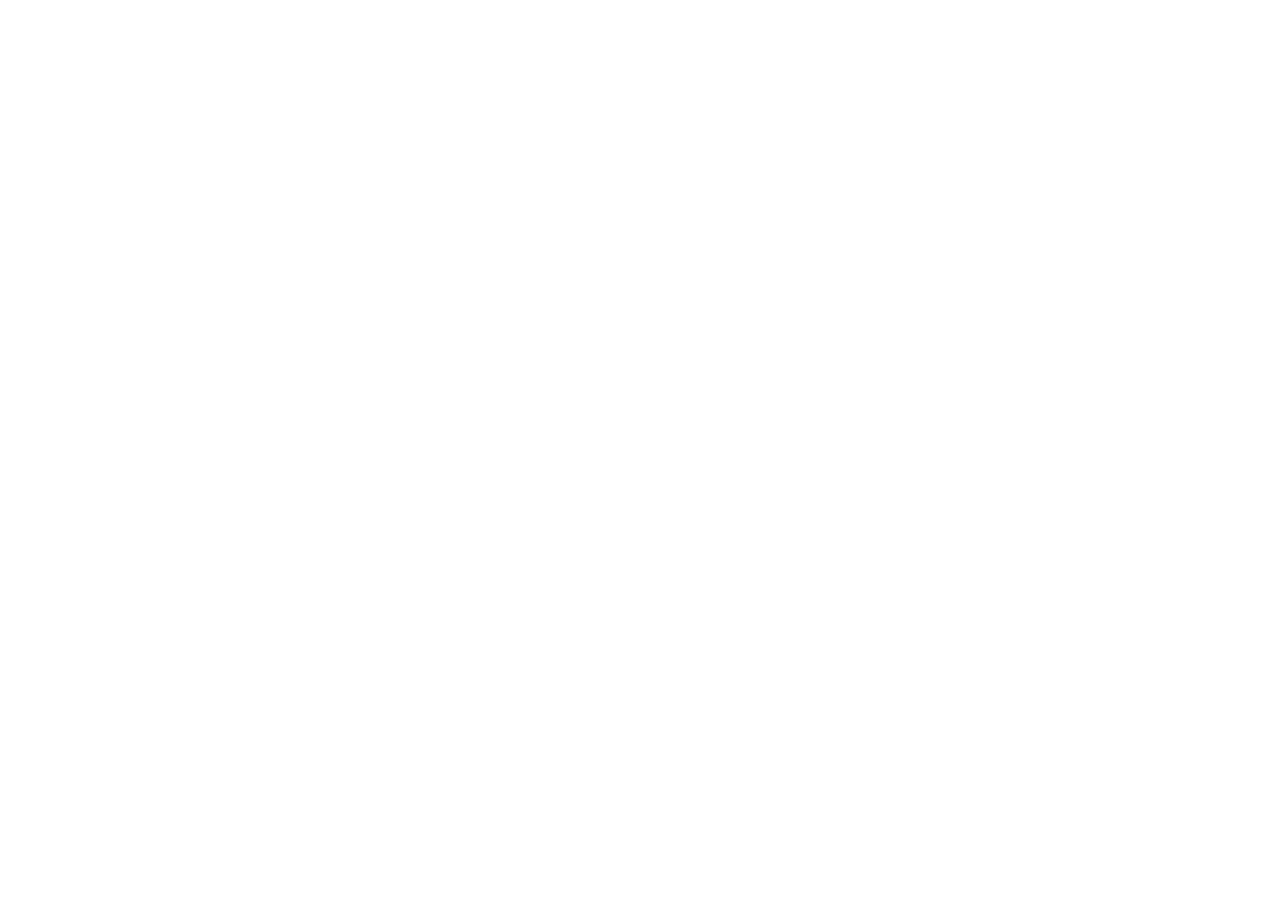
==== index.html @ f82be8b2 "first draft of rock_paper_scissors assignment" ====
<!DOCTYPE html>
<html>
    <body></body>
    <script>

        let computerPlay = () => {
            let randomNum = Math.floor(Math.random() * 3);
            return (randomNum == 0) ? "rock"
            : (randomNum == 1) ? "paper"
            : "scissors";
        };


        let playRound = (playerSelection, computerSelection) => {
            if (playerSelection.toLowerCase() === "rock") {
                return (computerSelection === "scissors") 
                    ? "You win! Rock beats Scissors"
                    : (computerSelection === "paper")
                    ? "You lose! Paper beats Rock"
                    : (computerSelection === "rock")
                    ? "You both chose Rock..."
                    : null;
            } else if (playerSelection.toLowerCase() === "paper") {
                return (computerSelection === "rock") 
                    ? "You win! Paper beats Rock"
                    : (computerSelection === "scissors")
                    ? "You lose! Scissors beat Paper"
                    :  (computerSelection === "paper")
                    ? "You both chose Paper..."
                    : null;
            } else {
                return (computerSelection === "paper")
                    ? "You win! Scissors beat Paper"
                    : (computerSelection === "rock") 
                    ? "You lose! Rock beats Scissors"
                    : (computerSelection === "scissors")
                    ? "You both chose Scissors..."
                    : null;
                
            }
        };
        

        let game = () => {
            let wins = 0;
            let losses = 0;
            
            for (let i = 0; i < 5; i++) {
                let playerSelection = prompt("Rock, paper, or scissors?");
                let result = playRound(playerSelection, computerPlay());
                console.log(result);
                if (result.indexOf("win") !== -1) {
                    wins++;
                } else if (result.indexOf("lose") !== -1) {
                    losses++;
                }
            }

            return (wins > losses)
                ? "You won!"
                : (losses > wins)
                ? "The computer won :("
                : "You and the computer tied!!";

        };

        console.log(game());
    </script>
</html>
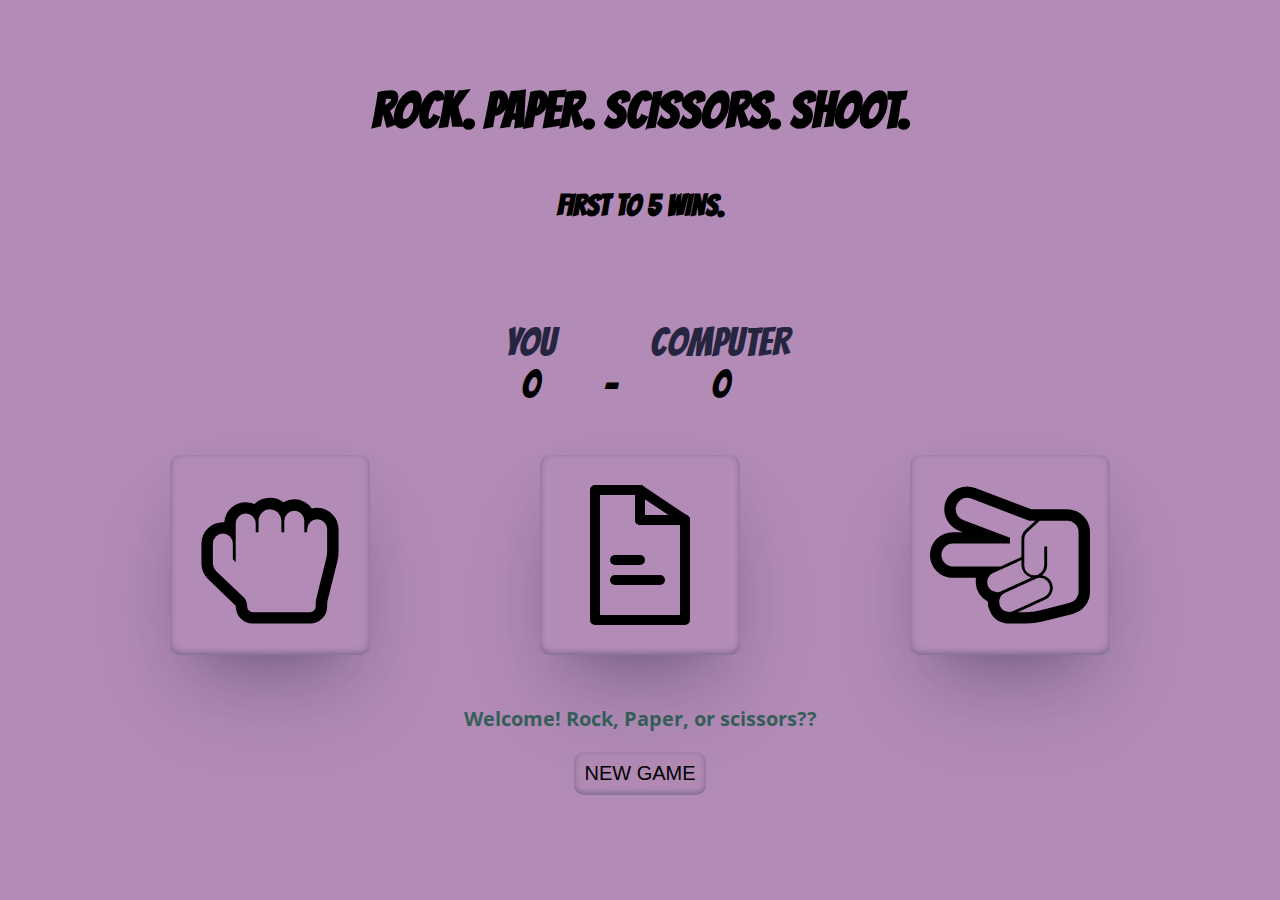
==== commit 073e94b1: "first draft" ====
--- a/index.html
+++ b/index.html
@@ -1,69 +1,34 @@
 <!DOCTYPE html>
 <html>
-    <body></body>
-    <script>
+    <head>
+        <link rel="stylesheet" href="style.css">
+        <link rel="preconnect" href="https://fonts.gstatic.com">
+        <link href="https://fonts.googleapis.com/css2?family=Bangers&display=swap" rel="stylesheet"> 
+        <link rel="preconnect" href="https://fonts.gstatic.com">
+        <link href="https://fonts.googleapis.com/css2?family=Open+Sans&display=swap" rel="stylesheet"> 
+        <title>Rock. Paper. Scissors.</title>
+        
+    </head>
+    <body>
+        <h1>ROCK. PAPER. SCISSORS. SHOOT.</h1>
+        <h2>FIRST TO 5 WINS.</h2>
+        <div class='score-tally'>
+            <span id='you' >YOU</span>
+            <span id='computer'>COMPUTER</span>
+            <span class='player-score'>0</span>
+            <span id='divider'>-</span>
+            <span class='computer-score'>0</span>
+        </div>
+        <div class="options">
+            <img id='rock' src='images/hand_rock.svg'>
+            <img id='paper' src='images/paper.svg'>
+            <img id='scissors' src='images/hand_scissors.svg'>
+        </div>
+        <div class='round-result'>Welcome! Rock, Paper, or scissors??</div>
+        <button class='newgame'>NEW GAME</button>
+    </body>
 
-        let computerPlay = () => {
-            let randomNum = Math.floor(Math.random() * 3);
-            return (randomNum == 0) ? "rock"
-            : (randomNum == 1) ? "paper"
-            : "scissors";
-        };
-
-
-        let playRound = (playerSelection, computerSelection) => {
-            if (playerSelection.toLowerCase() === "rock") {
-                return (computerSelection === "scissors") 
-                    ? "You win! Rock beats Scissors"
-                    : (computerSelection === "paper")
-                    ? "You lose! Paper beats Rock"
-                    : (computerSelection === "rock")
-                    ? "You both chose Rock..."
-                    : null;
-            } else if (playerSelection.toLowerCase() === "paper") {
-                return (computerSelection === "rock") 
-                    ? "You win! Paper beats Rock"
-                    : (computerSelection === "scissors")
-                    ? "You lose! Scissors beat Paper"
-                    :  (computerSelection === "paper")
-                    ? "You both chose Paper..."
-                    : null;
-            } else {
-                return (computerSelection === "paper")
-                    ? "You win! Scissors beat Paper"
-                    : (computerSelection === "rock") 
-                    ? "You lose! Rock beats Scissors"
-                    : (computerSelection === "scissors")
-                    ? "You both chose Scissors..."
-                    : null;
-                
-            }
-        };
+    <script type='text/javascript' src='script.js'></script>
+    
         
-
-        let game = () => {
-            let wins = 0;
-            let losses = 0;
-            
-            for (let i = 0; i < 5; i++) {
-                let playerSelection = prompt("Rock, paper, or scissors?");
-                let result = playRound(playerSelection, computerPlay());
-                console.log(result);
-                if (result.indexOf("win") !== -1) {
-                    wins++;
-                } else if (result.indexOf("lose") !== -1) {
-                    losses++;
-                }
-            }
-
-            return (wins > losses)
-                ? "You won!"
-                : (losses > wins)
-                ? "The computer won :("
-                : "You and the computer tied!!";
-
-        };
-
-        console.log(game());
-    </script>
 </html>--- a/style.css
+++ b/style.css
@@ -0,0 +1,113 @@
+body {
+    margin: 0;
+    padding: 0;
+    font-family: 'Bangers', cursive;
+    background-color:rgba(115, 44, 122, 0.548);
+    box-sizing: border-box;
+}
+
+h1 {
+    text-align: center;
+    padding: 50px 0 20px 0;
+    font-size: 50px;
+}
+
+h2 {
+    text-align: center;
+    font-size: 30px;
+    margin-bottom: 100px;
+}
+
+#you {
+    grid-area: you;
+    justify-self: center;
+    color: rgb(37, 37, 63);
+}
+
+#computer {
+    grid-area: computer;
+    justify-self: center;
+    color: rgb(37, 37, 63);
+}
+
+.player-score {
+    grid-area: playerscore;
+    justify-self: center;
+}
+
+#divider {
+    grid-area: divider;
+    justify-self: center;
+}
+
+.computer-score {
+    grid-area: computerscore;
+    justify-self: center;
+}
+
+.score-tally {
+    width: 300px;
+    margin: auto;
+    display: grid;
+    justify-content: center;
+    grid-template-columns: repeat(3, 1fr);
+    grid-template-rows: repeat(2, auto);
+    grid-template-areas:
+        'you . computer'
+        'playerscore divider computerscore';
+    font-size: 40px;
+    margin-bottom: 50px;
+}
+
+
+.options {
+    display: flex;
+    width: auto;
+    margin: auto;
+    justify-content: space-evenly;
+}
+
+
+img {
+    box-sizing: border-box;
+    padding: 20px;
+    border-radius: 10px;
+    width: 200px;
+    height: auto;
+    border: none;
+    transition: border .05s;
+    box-shadow: rgba(50, 50, 93, 0.25) 0px 50px 100px -20px, rgba(0, 0, 0, 0.3) 0px 30px 60px -30px, rgba(10, 37, 64, 0.35) 0px -2px 6px 0px inset;
+}
+
+img:hover {
+    box-shadow: none;
+    border: solid black 5px;
+}
+
+.round-result {
+    margin-top: 30px;
+    color:rgba(2, 78, 53, 0.719);
+    font-size: 20px;
+    text-align: center;
+    padding: 20px;
+    font-weight: bolder;
+    font-family: 'Open Sans', sans-serif;
+}
+
+.newgame {
+    box-sizing: border-box;
+    font-size: 20px;
+    margin: 0 auto;
+    padding: 10px;
+    border-radius: 10px;
+    display: block;
+    border: none;
+    background-color: #b28bb5;
+    transition: border .05s;
+    box-shadow: rgba(50, 50, 93, 0.25) 0px 50px 100px -20px, rgba(0, 0, 0, 0.3) 0px 30px 60px -30px, rgba(10, 37, 64, 0.35) 0px -2px 6px 0px inset;
+}
+
+.newgame:hover {
+    box-shadow: none;
+    border: solid black 3px;
+  }